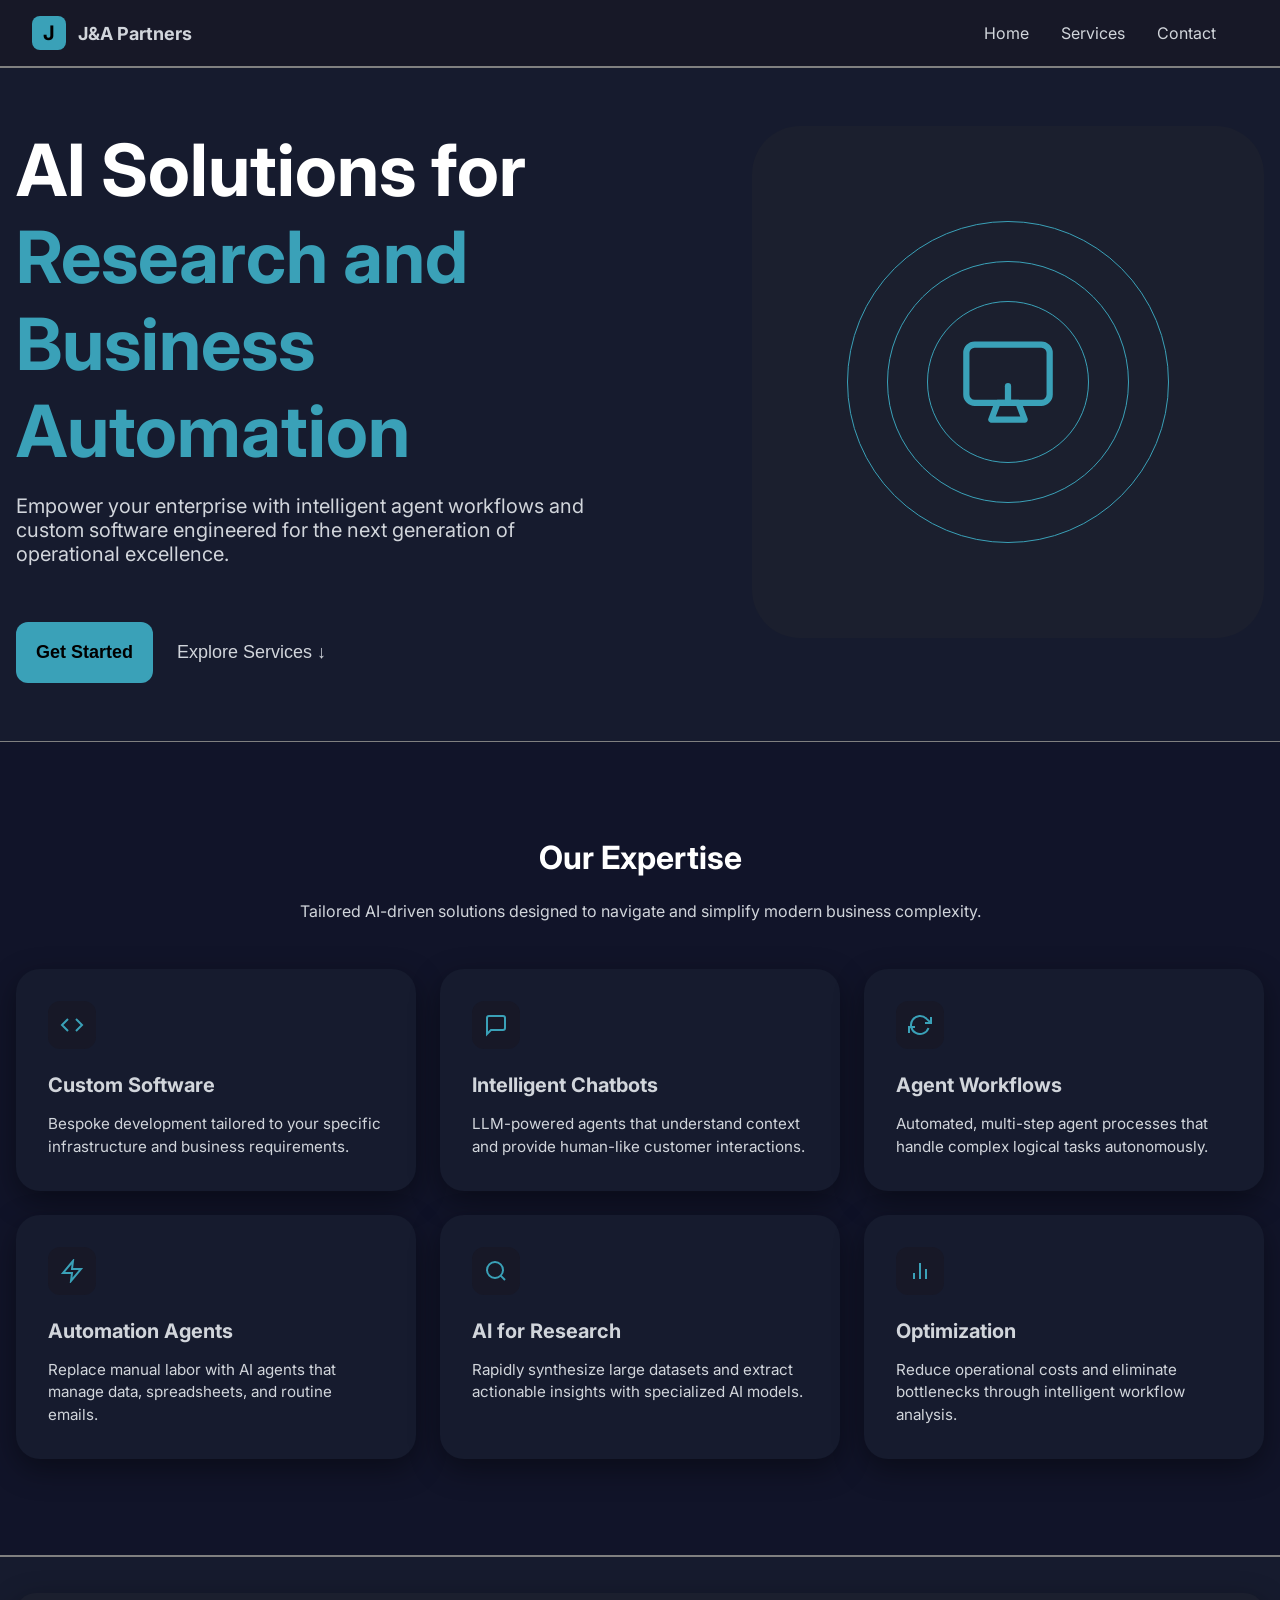
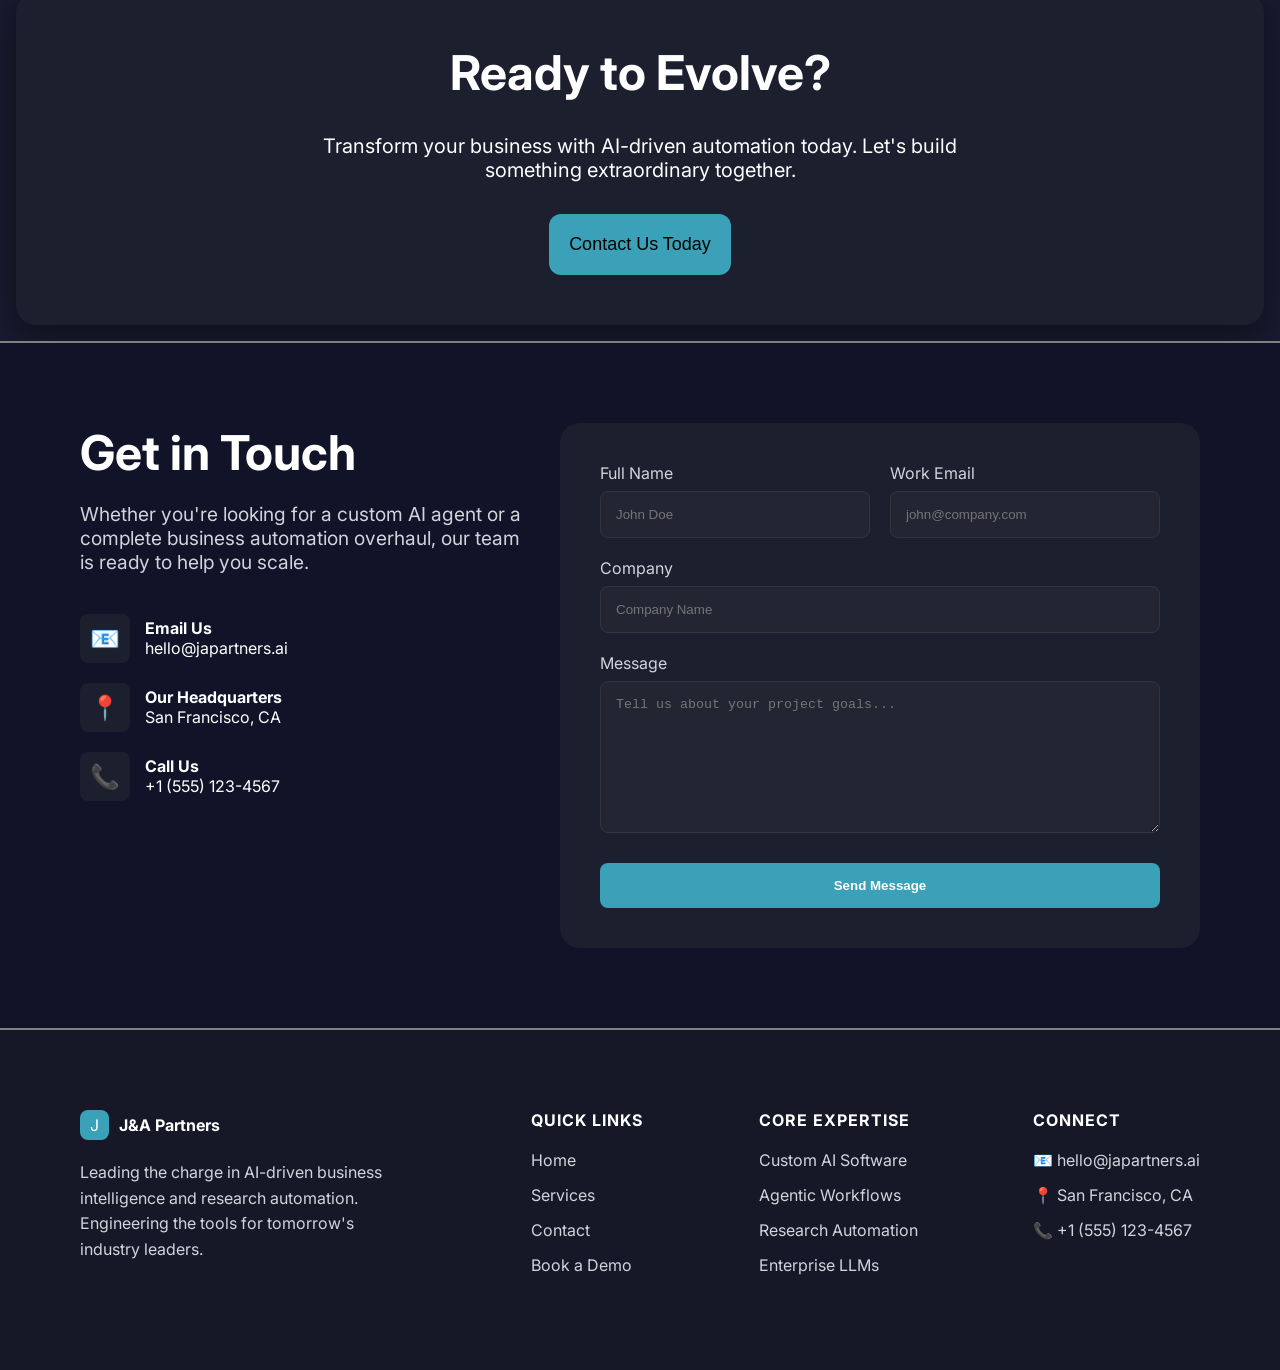
==== index.html @ e78ef1f5 "Agregando" ====
<!DOCTYPE html>
<html>
<head>
    <meta charset='utf-8'>
    <meta http-equiv='X-UA-Compatible' content='IE=edge'>
    <title>JA&Partners</title>
    <meta name='viewport' content='width=device-width, initial-scale=1'>
    <link rel='stylesheet' type='text/css' media='screen' href='index.css'>
    <script type="module" src="index.js"></script>
</head>
<body>
    
    <nav class="nav-bar">
        
        <section class="logo">
            <a class="icon">
                <strong>J</strong>
            </a>
            <strong class="lema">J&A Partners</strong>
        </section>
        
        
        <ul class="links">
            <li class="link">
                <a href="#home">Home</a>
            </li>
            <li class="link">
                <a href="#services">Services</a>
            </li>
            <li class="link">
                <a href="#contact">Contact</a>
            </li>
        </ul>
    
    </nav>
    
    <main class="container">
        
        <div class="hero-section">
            
            <section class="eslogan">

                <h1 class="title">
                    AI Solutions for 
                    <br>
                    <strong>
                        Research and 
                        <br>
                        Business
                    <br>
                        Automation
                    </strong>
                </h1>
                <br>
                <p class="description">
                    Empower your enterprise with intelligent agent workflows and
                    <br>
                    custom software engineered for the next generation of
                    <br>
                    operational excellence.
                </p>
                <span class="cont-btn">
                    <button class="btn-start"><strong>Get Started</strong></button>
                    <button class="btn-services">Explore Services ↓</button>
                </span>
            </section>

                
            <span class="square">
                <span class="circle">
                    <span class="circle">
                        <svg class="monitor-icon" viewBox="0 0 24 24" stroke-linecap="round" stroke-linejoin="round">
                            <rect x="2" y="3" width="20" height="14" rx="2" ry="2"/>
                            <path d="M8 21h8l-1.5-4h-5L8 21z"/>
                            <path d="M12 17v-4"/>
                        </svg>
                    </span>
                </span>
            </span>


        </div>

        <div class="services-section">
            <h1 class="title">Our Expertise</h1>
            <p class="description">
                Tailored AI-driven solutions designed to navigate and simplify modern business
                complexity.
            </p>

            <article class="cards-section">
                <blockquote class="card">
                    <div class="icon-wrapper">
                        <svg viewBox="0 0 24 24"><polyline points="16 18 22 12 16 6"/><polyline points="8 6 2 12 8 18"/></svg>
                    </div>
                    <h3>Custom Software</h3>
                    <p>Bespoke development tailored to your specific infrastructure and business requirements.</p>
                </blockquote>

                <blockquote class="card">
                    <div class="icon-wrapper">
                        <svg viewBox="0 0 24 24"><path d="M21 15a2 2 0 0 1-2 2H7l-4 4V5a2 2 0 0 1 2-2h14a2 2 0 0 1 2 2z"/></svg>
                    </div>
                    <h3>Intelligent Chatbots</h3>
                    <p>LLM-powered agents that understand context and provide human-like customer interactions.</p>
                </blockquote>

                <blockquote class="card">
                    <div class="icon-wrapper">
                        <svg viewBox="0 0 24 24"><path d="M23 4v6h-6"/><path d="M20.49 15a9 9 0 1 1-2.12-9.36L23 10"/><path d="M1 20v-6h6"/></svg>
                    </div>
                    <h3>Agent Workflows</h3>
                    <p>Automated, multi-step agent processes that handle complex logical tasks autonomously.</p>
                </blockquote>

                <blockquote class="card">
                    <div class="icon-wrapper">
                        <svg viewBox="0 0 24 24"><path d="M13 2L3 14h9l-1 8 10-12h-9l1-8z"/></svg>
                    </div>
                    <h3>Automation Agents</h3>
                    <p>Replace manual labor with AI agents that manage data, spreadsheets, and routine emails.</p>
                </blockquote>

                <blockquote class="card">
                    <div class="icon-wrapper">
                        <svg viewBox="0 0 24 24"><circle cx="11" cy="11" r="8"/><line x1="21" y1="21" x2="16.65" y2="16.65"/></svg>
                    </div>
                    <h3>AI for Research</h3>
                    <p>Rapidly synthesize large datasets and extract actionable insights with specialized AI models.</p>
                </blockquote>

                <blockquote class="card">
                    <div class="icon-wrapper">
                        <svg viewBox="0 0 24 24"><line x1="18" y1="20" x2="18" y2="10"/><line x1="12" y1="20" x2="12" y2="4"/><line x1="6" y1="20" x2="6" y2="14"/></svg>
                    </div>
                    <h3>Optimization</h3>
                    <p>Reduce operational costs and eliminate bottlenecks through intelligent workflow analysis.</p>
                </blockquote>
            </article>
        </div>
        <br>
        <div class="cta-section">
            <blockquote class="cta">
                <h1 class="title">Ready to Evolve?</h1>
                <p class="description">Transform your business with AI-driven automation today. Let's build <br> something extraordinary together.</p>
                <center><button class="btn-contact">Contact Us Today</button></center>
            </blockquote>
        </div>

        <div class="form-section">
            <aside class="extras">
                <h2 class="title">Get in Touch</h2>
                <p class="description">
                    Whether you're looking for a custom AI agent or a complete
                    business automation overhaul, our team is ready to help you
                    scale.
                </p>
                <div class="contact-info">
                    <div class="item">
                        <span class="icon">📧</span>
                        <div class="text">
                            <strong>Email Us</strong>
                            <p>hello@japartners.ai</p>
                        </div>
                    </div>
                    <div class="item">
                        <span class="icon">📍</span>
                        <div class="text">
                            <strong>Our Headquarters</strong>
                            <p>San Francisco, CA</p>
                        </div>
                    </div>
                    <div class="item">
                        <span class="icon">📞</span>
                        <div class="text">
                            <strong>Call Us</strong>
                            <p>+1 (555) 123-4567</p>
                        </div>
                    </div>
                </div>
            </aside>
            <form action="post" class="form">   
                <div class="field-group">
                    <label>Full Name</label>
                    <input type="text" placeholder="John Doe">
                </div>
                <div class="field-group">
                    <label>Work Email</label>
                    <input type="email" placeholder="john@company.com">
                </div>
                <div class="field-group full">
                    <label>Company</label>
                    <input type="text" placeholder="Company Name">
                </div>
                <div class="field-group full">
                    <label>Message</label>
                    <textarea placeholder="Tell us about your project goals..."></textarea>
                </div>
                <button type="submit">Send Message</button>
            </form>
        </div>
    </main>
    <footer class="footer">
        <section class="brand">
            <div class="logo">
                <span class="icon">J</span>
                <strong>J&A Partners</strong>
            </div>
            <p>Leading the charge in AI-driven business intelligence and research automation. Engineering the tools for tomorrow's industry leaders.</p>
        </section>
        <section class="links-group">
            <h3>QUICK LINKS</h3>
            <ul>
                <li><a href="#">Home</a></li>
                <li><a href="#">Services</a></li>
                <li><a href="#">Contact</a></li>
                <li><a href="#">Book a Demo</a></li>
            </ul>
        </section>
        <section class="links-group">
            <h3>CORE EXPERTISE</h3>
            <ul>
                <li><a href="#">Custom AI Software</a></li>
                <li><a href="#">Agentic Workflows</a></li>
                <li><a href="#">Research Automation</a></li>
                <li><a href="#">Enterprise LLMs</a></li>
            </ul>
        </section>
        <section class="links-group">
            <h3>CONNECT</h3>
            <p>📧 hello@japartners.ai</p>
            <p>📍 San Francisco, CA</p>
            <p>📞 +1 (555) 123-4567</p>
        </section>
    </footer>
</body>
</html>
---- index.css ----
@import url('https://fonts.googleapis.com/css2?family=Inter:wght@100..900&display=swap');

body {
  font-family: 'Inter', sans-serif;
}


:root {
    --color-1: #171827;
    --color-2: #3AA1B8;
    --color-3: #D1D5DB;
    --color-4: #161B2E;
    --color-5: #111429;
    --color-6: #1b1f2e;
}


*{
    margin: 0;
    padding: 0;
}

button{
    border : none;
    cursor: pointer;
}

.nav-bar{
    background-color: var(--color-1);
    display: flex;
    padding: 16px 32px;
    
    border-bottom: 2px solid gray;
    .logo{

        .icon{
            display: inline-block;
            font-size: 20px;
            background-color: var(--color-2);
            padding-inline: 11px;
            padding-block: 5px;
            border-radius: 8px;
        }
        
        .lema{
            margin-left: 8px;
            font-size: 18px;
            color: var(--color-3);
        }
    }
    .links{
        margin-left: auto;
        display: flex;  
        align-items: center;
        list-style: none;
        gap: 32px;
        padding-inline-end: 32px;
        .link a{
            color: var(--color-3);
            text-decoration: none;
        }
    }
}


.container{
    background-color: var(--color-4);
        
    .hero-section{
        display: flex;
        justify-content: space-between;
        padding-inline: 16px;
        padding-top: 58px;
        padding-bottom: 58px;
        border-bottom: 1px solid gray;
        
        .eslogan{

            .title{
                color: white;
                font-size: 72px;
                strong{
                    color: var(--color-2);
                }
            }
            .description{
                color: var(--color-3);
                font-size: 20px;
                margin-bottom: 56px;
            }

            .cont-btn{
                display: flex;
                gap: 24px;
                .btn-start{
                    font-size: 18px;
                    padding:  20px;
                    border-radius: 12px;
                    background-color: var(--color-2);
                }
                .btn-services{
                    font-size: 18px;
                    color: var(--color-3);
                    background-color: transparent;
                }
            }
        }
        
        .square{
            width: 512px;
            height: 512px;
            background-color: var(--color-6);
            border-radius: 48px;
            position: relative;
            display: flex;
            justify-content: center;
            align-items: center;

            &::before {
                content: '';
                position: absolute;
                width: 320px;
                height: 320px;
                border: 1px solid var(--color-2);
                border-radius: 50%;
            }

            .circle {
                border: 1px solid var(--color-2);
                border-radius: 50%;
                display: flex;
                justify-content: center;
                align-items: center;
            }

            > .circle {
                width: 240px;
                height: 240px;
                .circle {
                    width: 160px;
                    height: 160px;
                }
                .monitor-icon {
                    width: 100px;
                    height: 100px;
                    stroke: var(--color-2);
                    stroke-width: 1.5;
                    fill: none;
                }
            }
        }
        
    }


    .services-section{
        background-color: var(--color-5);
        border-bottom: 2px solid gray;

        .title{
            color: white;
            text-align: center;
            padding-top: 96px;
            padding-bottom: 24px;
        }
        .description{
            color: var(--color-3);
            text-align: center;
        }
        
        .cards-section {
            padding-top: 48px;
            padding-bottom: 96px;
            display: grid;
            grid-template-columns: repeat(auto-fit, minmax(394px, 1fr));
            gap: 24px;
            margin: 0 auto;
            padding-inline: 16px;
            .card {
                background-color: var(--color-4);
                border-radius: 24px;
                padding: 32px;
                margin: 0;
                display: flex;
                flex-direction: column;
                gap: 16px;
                box-shadow: 0 10px 30px rgba(0, 0, 0, 0.4);
                
                /* Contenedor del icono */
                .icon-wrapper {
                    width: 48px;
                    height: 48px;
                    border-radius: 12px;
                    display: flex;
                    align-items: center;
                    justify-content: center;
                    margin-bottom: 8px;
                    background-color: var(--color-1);
                    svg {
                        width: 24px;
                        height: 24px;
                        stroke: var(--color-2);
                        stroke-width: 2;
                        fill: none;
                    }
                }

                h3 {
                    color: var(--color-3);
                    margin: 0;
                    font-size: 1.25rem;
                }

                p {
                    color: var(--color-3);
                    margin: 0;
                    line-height: 1.5;
                    font-size: 0.95rem;
                }
            }
        }

    }

    .cta-section{
        
        margin: 16px;
        .cta{
            background-color: var(--color-6);
            color: white;
            box-shadow: 0 10px 30px rgba(0, 0, 0, 0.4);
            border-radius: 20px;
            padding-block: 50px;
            
            .title{
                text-align: center;
                font-size: 48px;
                padding-bottom: 32px;
            }
            .description{
                text-align: center;
                font-size: 20px;
                padding-bottom: 32px;
            }

            .btn-contact{
                font-size: 18px;
                padding:  20px;
                border-radius: 12px;
                background-color: var(--color-2);
            }
        }
    }

    .form-section {
        border-top: 2px solid gray;

        display: flex;
        justify-content: space-between;
        padding: 80px;
        color: white;
        background-color: var(--color-5);
        
        .extras {
            width: 40%;
            .title {
                font-size: 3rem;
                margin-bottom: 20px;
            }
            .description {
                color: var(--color-3);
                font-size: 1.2rem;
                margin-bottom: 40px;
            }
            .contact-info {
                display: flex;
                flex-direction: column;
                gap: 20px;
                .item {
                    display: flex;
                    align-items: center;
                    gap: 15px;
                    .icon {
                        font-size: 1.5rem;
                        background: var(--color-6);
                        padding: 10px;
                        border-radius: 8px;
                    }
                }
            }
        }

        .form {
            width: 50%;
            background-color: var(--color-6);
            padding: 40px;
            border-radius: 20px;
            display: grid;
            grid-template-columns: 1fr 1fr;
            gap: 20px;
            
            .field-group {
                display: flex;
                flex-direction: column;
                gap: 8px;
                &.full {
                    grid-column: span 2;
                }
                label {
                    color: var(--color-3);
                }
                input, textarea {
                    background: #232532;
                    border: 1px solid #33353d;
                    padding: 15px;
                    border-radius: 8px;
                    color: white;
                }
                textarea {
                    height: 120px;
                }
            }
            button {
                grid-column: span 2;
                background-color: var(--color-2);
                color: white;
                padding: 15px;
                border-radius: 8px;
                font-weight: bold;
                margin-top: 10px;
            }
        }
    }

}

.footer {
        display: flex;
        justify-content: space-between;
        padding: 80px;
        background-color: var(--color-1);
        color: var(--color-3);
        border-top: 2px solid gray;
        
        .brand {
            width: 30%;
            .logo {
                display: flex;
                align-items: center;
                gap: 10px;
                margin-bottom: 20px;
                color: white;
                .icon {
                    background-color: var(--color-2);
                    padding: 5px 10px;
                    border-radius: 8px;
                }
            }
            p {
                line-height: 1.6;
            }
        }

        .links-group {
            h3 {
                color: white;
                margin-bottom: 20px;
                font-size: 1rem;
                letter-spacing: 1px;
            }
            ul {
                list-style: none;
                li {
                    margin-bottom: 15px;
                    a {
                        text-decoration: none;
                        color: var(--color-3);
                    }
                }
            }
            p {
                margin-bottom: 15px;
            }
        }
    }
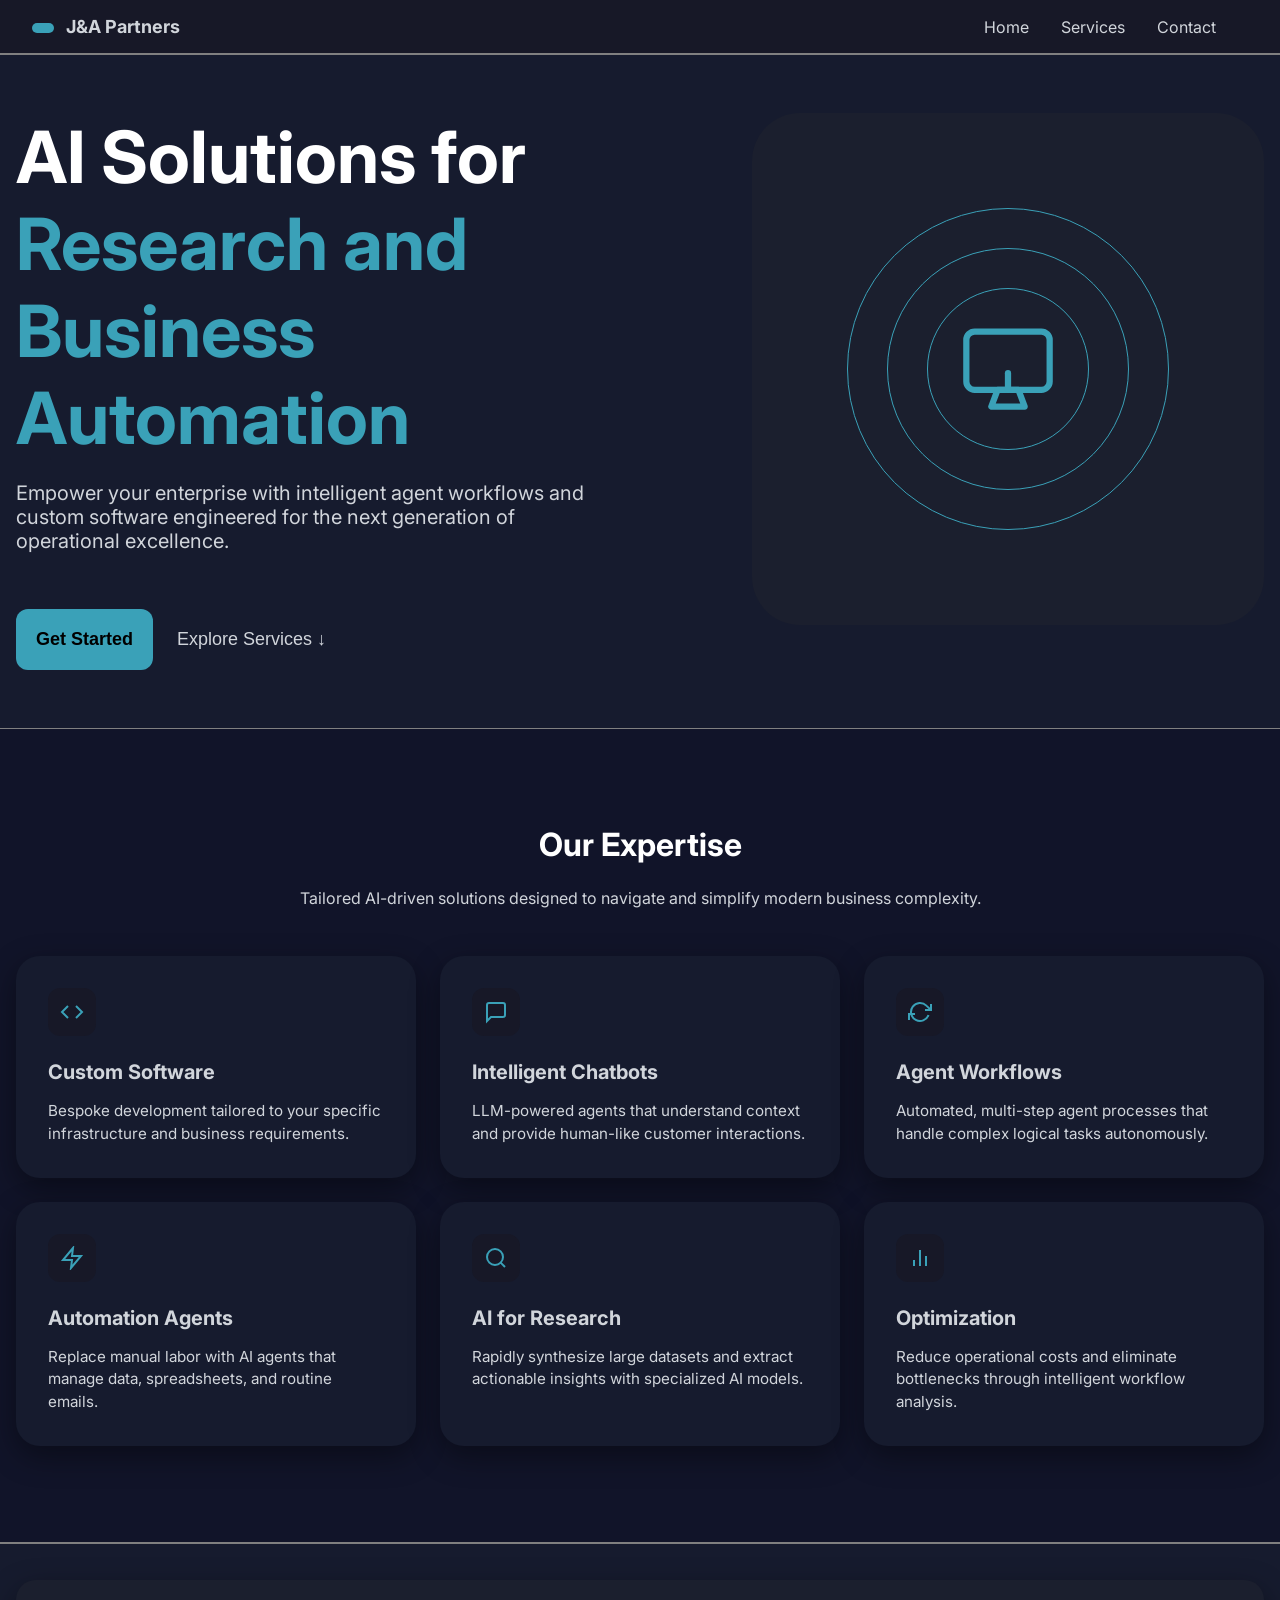
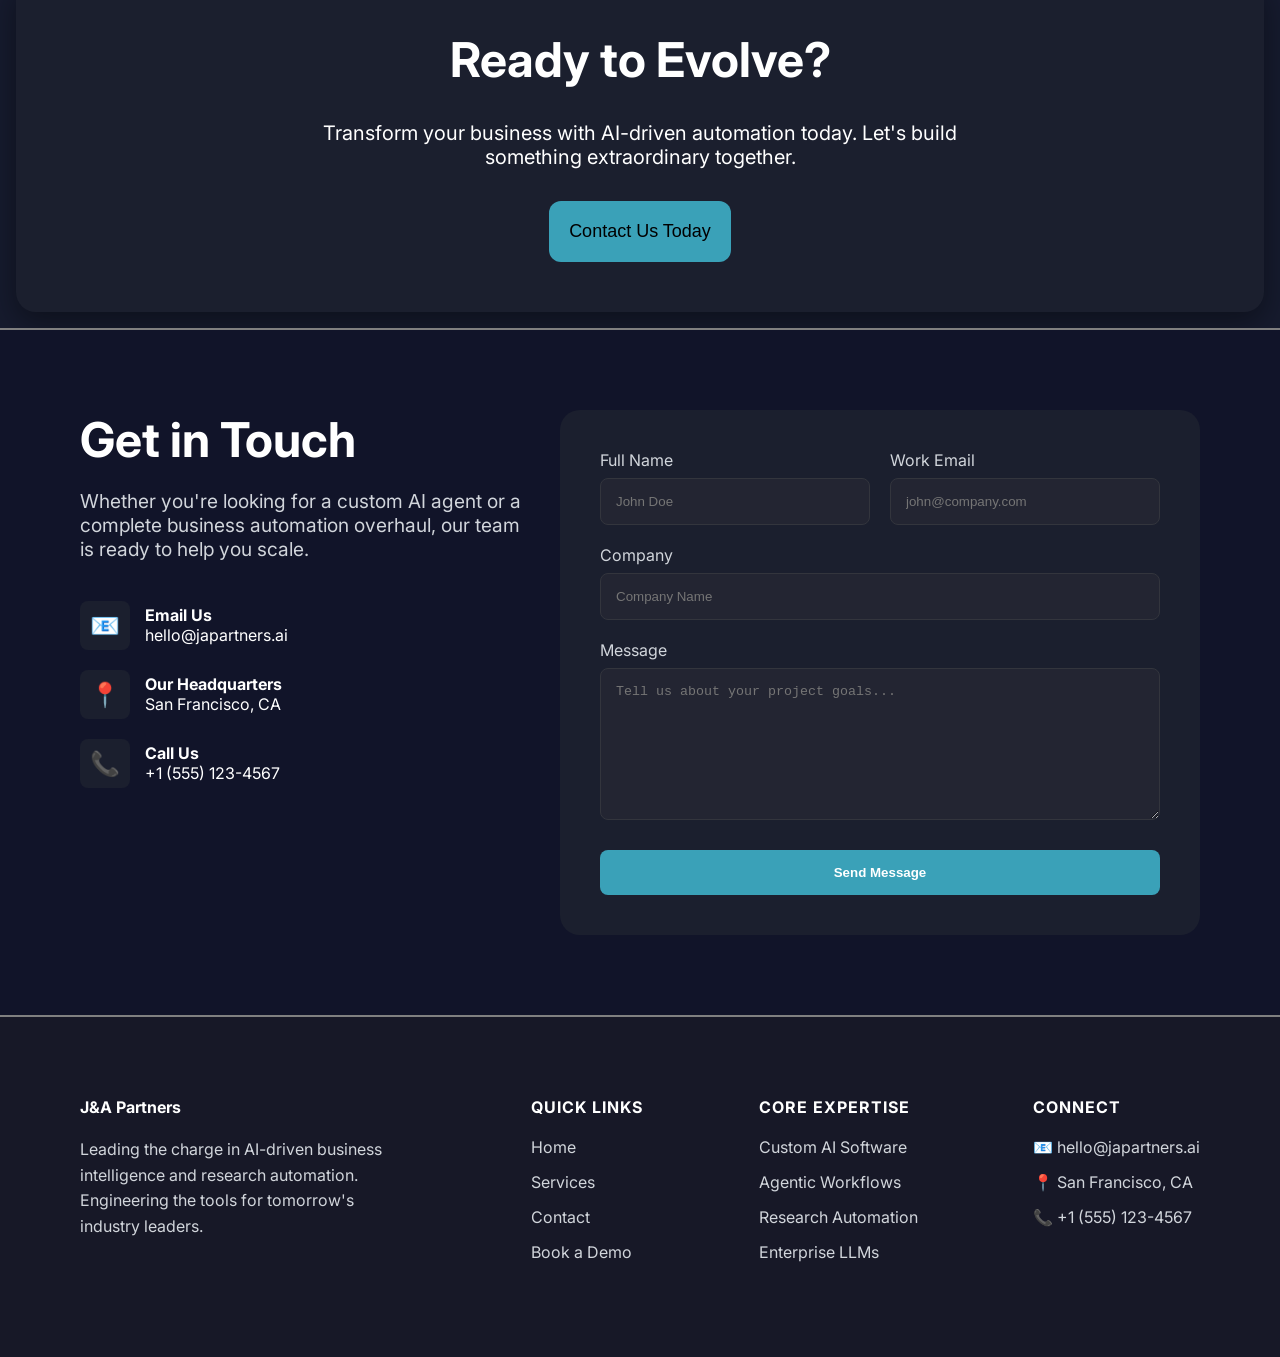
==== commit 4ec22554: "Arreglando un bug" ====
--- a/index.html
+++ b/index.html
@@ -14,7 +14,7 @@
         
         <section class="logo">
             <a class="icon">
-                <strong>J</strong>
+                
             </a>
             <strong class="lema">J&A Partners</strong>
         </section>
@@ -203,7 +203,6 @@
     <footer class="footer">
         <section class="brand">
             <div class="logo">
-                <span class="icon">J</span>
                 <strong>J&A Partners</strong>
             </div>
             <p>Leading the charge in AI-driven business intelligence and research automation. Engineering the tools for tomorrow's industry leaders.</p>
@@ -234,4 +233,4 @@
         </section>
     </footer>
 </body>
-</html>+</html>
